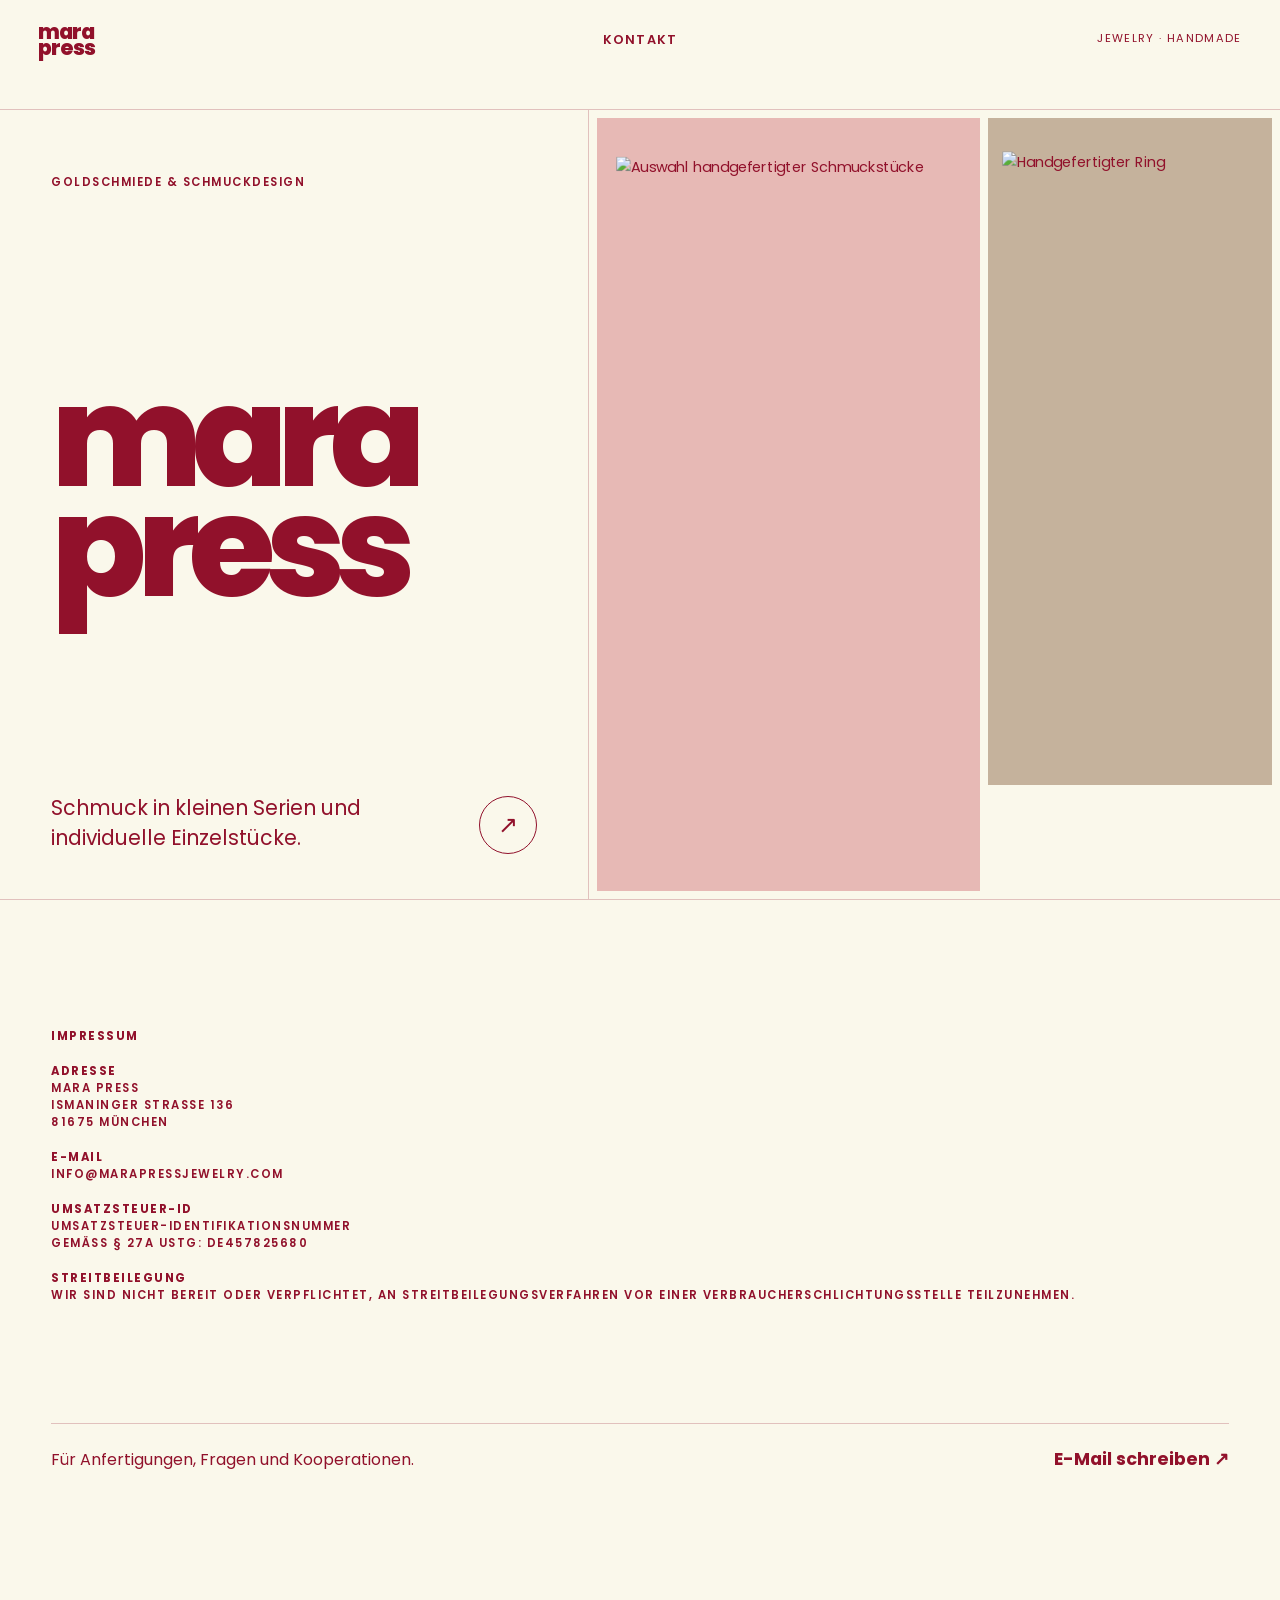
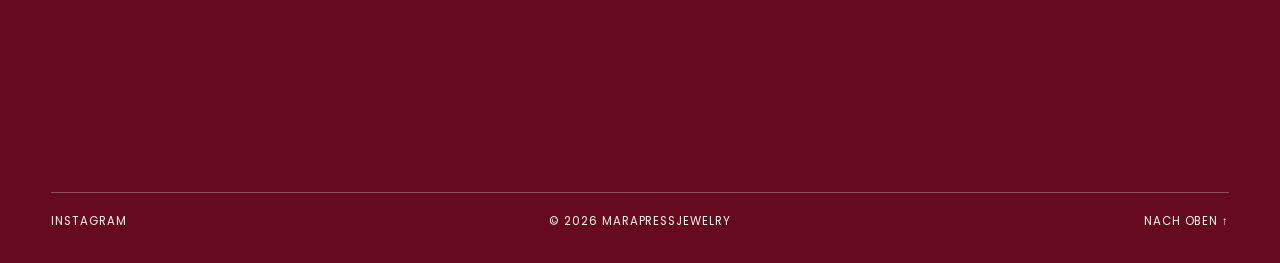
==== index.html @ a6f81121 "Add files via upload" ====
<!doctype html>
<html lang="de">
  <head>
    <meta charset="UTF-8" />
    <meta name="viewport" content="width=device-width, initial-scale=1.0" />
    <meta
      name="description"
      content="marapressjewelry – Goldschmiede und Schmuckdesign"
    />
    <title>marapressjewelry</title>

    <link rel="preconnect" href="https://fonts.googleapis.com" />
    <link rel="preconnect" href="https://fonts.gstatic.com" crossorigin />

    <link
      href="https://fonts.googleapis.com/css2?family=Poppins:wght@400;500;600;700;800&display=swap"
      rel="stylesheet"
    />

    <link rel="stylesheet" href="style.css" />
    <script src="script.js" defer></script>
  </head>

  <body>
    <header class="header">
      <a class="logo small" href="#top">
        <span>mara</span>
        <span>press</span>
      </a>

      <nav>
        <a href="#kontakt">Kontakt</a>
      </nav>

      <span class="header-note">Jewelry · handmade</span>
    </header>

    <main>
      <section class="hero" id="top">
        <div class="hero-copy">
          <p class="label">Goldschmiede &amp; Schmuckdesign</p>

          <h1 class="logo">
            <span>mara</span>
            <span>press</span>
          </h1>

          <div class="hero-bottom">
            <p>
              Schmuck in kleinen Serien und individuelle Einzelstücke.
            </p>

            <a
              class="round-link"
              href="#kontakt"
              aria-label="Zum Kontakt"
            >
              ↗
            </a>
          </div>
        </div>

        <div class="hero-images">
          <div class="image-slot large">
            <img
              src="assets/alles.png"
              alt="Auswahl handgefertigter Schmuckstücke"
            >
          </div>

          <div class="image-slot detail">
            <img
              src="assets/ring.jpeg"
              alt="Handgefertigter Ring"
            >
          </div>

          <p class="claim">
             <br>
             <br>
             
          </p>
        </div>
      </section>

      <section class="contact section" id="kontakt">
        <p class="label">
          <strong>Impressum</strong><br>
           <br>
         <strong> Adresse</strong><br>
          Mara Preß<br>
          Ismaninger Straße 136 <br>
          81675 München <br>
           <br>
          <strong>E-Mail</strong><br>
          <a href="mailto:info@marapressjewelry.com">
            info@marapressjewelry.com
          </a><br>

          <br>
          <strong>Umsatzsteuer-ID</strong><br>
          Umsatzsteuer-Identifikationsnummer <br>
          gemäß § 27a UStG: DE457825680 <br>
          <br>
          <strong>Streitbeilegung</strong><br>
          Wir sind nicht bereit oder verpflichtet, an Streitbeilegungsverfahren vor einer Verbraucherschlichtungsstelle teilzunehmen.
        </p>
        <div class="contact-row">
          <p>Für Anfertigungen, Fragen und Kooperationen.</p>

          <a href="mailto:info@marapressjewelry.com">
            E-Mail schreiben ↗
          </a>
        </div>


        
      </section>
    </main>

    <footer>
      <div class="footer-row">
        <a
          href="https://www.instagram.com/marapressjewelry/"
          target="_blank"
          rel="noopener noreferrer"
        >
          Instagram
        </a>

        <span>
          © <span id="year"></span> marapressjewelry
        </span>

        <a href="#top">Nach oben ↑</a>
      </div>
    </footer>
  </body>
</html>
---- style.css ----
:root {
  --red: rgb(145, 17, 43);
  --dark-red: rgb(101, 11, 29);
  --cream: rgb(250, 248, 235);
  --rose: rgb(231, 185, 181);
  --taupe: rgb(197, 178, 156);
  --line: rgba(145, 17, 43, 0.24);
}

* { box-sizing: border-box; }
html { scroll-behavior: smooth; }
body { margin: 0; background: var(--cream); color: var(--red); font: 16px/1.5 "Poppins", Arial, sans-serif; }
a { color: inherit; text-decoration: none; }

.header {
  display: grid; grid-template-columns: 1fr auto 1fr; align-items: start;
  min-height: 110px; padding: 24px clamp(20px, 3vw, 48px); border-bottom: 1px solid var(--line);
}
.header nav { display: flex; gap: clamp(18px, 3vw, 48px); padding-top: 6px; font-size: .8rem; font-weight: 600; text-transform: uppercase; letter-spacing: .08em; }
.header-note { justify-self: end; padding-top: 6px; font-size: .7rem; text-transform: uppercase; letter-spacing: .12em; }
.header a:hover, footer a:hover { opacity: .55; }

.logo { display: flex; flex-direction: column; width: fit-content; font-size: clamp(5.4rem, 11vw, 11.5rem); font-weight: 800; line-height: .78; letter-spacing: -.075em; }
.logo.small { font-size: 1.3rem; letter-spacing: -.055em; }
.label { margin: 0; font-size: .72rem; font-weight: 600; text-transform: uppercase; letter-spacing: .13em; }

.hero { display: grid; grid-template-columns: .92fr 1.08fr; min-height: calc(100vh - 110px); border-bottom: 1px solid var(--line); }
.hero-copy { display: flex; flex-direction: column; justify-content: space-between; min-height: 680px; padding: clamp(30px, 5vw, 76px) clamp(20px, 4vw, 62px) 45px; border-right: 1px solid var(--line); }
.hero-bottom { display: flex; align-items: end; justify-content: space-between; gap: 30px; }
.hero-bottom p { max-width: 420px; margin: 0; font-size: clamp(1rem, 1.6vw, 1.4rem); }
.round-link { display: grid; flex: 0 0 58px; width: 58px; height: 58px; place-items: center; border: 1px solid; border-radius: 50%; font-size: 1.5rem; }
.round-link:hover { background: var(--red); color: var(--cream); }

.hero-images { display: grid; grid-template-columns: 1.15fr .85fr; grid-template-rows: 1fr auto; gap: 8px; padding: 8px; }
.image-slot { position: relative; min-height: 300px; background: #d8beb4; }

.image-slot {
  position: relative;
  min-height: 300px;
  overflow: hidden;
}

.image-slot img {
  position: absolute;
  inset: 0;
  width: 100%;
  height: 100%;
  object-fit: contain;
  transform: scale(0.9);
}
.image-slot span { position: absolute; right: 16px; bottom: 14px; font-size: .68rem; font-weight: 600; text-transform: uppercase; letter-spacing: .1em; }
.image-slot.large { grid-row: span 2; min-height: 680px; background: var(--rose); }
.image-slot.detail { min-height: 450px; background: var(--taupe); }
.claim { align-self: end; margin: 0; padding: 20px 12px 14px; font-size: clamp(1.4rem, 2.4vw, 2.3rem); font-weight: 700; line-height: 1.05; letter-spacing: -.045em; }

.section { padding: clamp(74px, 10vw, 160px) clamp(20px, 4vw, 64px); }
h2 { margin: 0; font-size: clamp(3rem, 6.8vw, 7.5rem); font-weight: 700; line-height: .92; letter-spacing: -.065em; }
.intro { display: grid; grid-template-columns: 1fr 2.3fr 1.15fr; gap: 36px; border-bottom: 1px solid var(--line); }
.body-copy { align-self: end; }
.body-copy p { margin: 0; font-size: 1.05rem; }
.body-copy small { display: block; margin-top: 34px; opacity: .6; font-size: .7rem; text-transform: uppercase; letter-spacing: .08em; }

.section-title { display: flex; align-items: end; justify-content: space-between; gap: 30px; margin-bottom: 48px; }
.section-title .label { margin-bottom: 18px; }
.section-title > p { font-size: .75rem; text-transform: uppercase; letter-spacing: .1em; }
.collection-grid { display: grid; grid-template-columns: 1.12fr .88fr; gap: clamp(18px, 3vw, 48px); align-items: start; }
.tall { grid-row: span 2; }
.tall .image-slot { min-height: min(72vw, 860px); }
.wide .image-slot { min-height: min(38vw, 420px); background: #bab8a6; }
.small-card { width: 72%; margin-left: auto; }
.small-card .image-slot { min-height: min(31vw, 360px); background: #c6a590; }
.meta { display: flex; justify-content: space-between; padding-top: 12px; border-top: 1px solid var(--line); }
.meta span { font-size: .72rem; }
.meta h3 { margin: 0; font-size: .9rem; text-transform: uppercase; letter-spacing: .08em; }

.atelier { display: grid; grid-template-columns: 1fr 1fr; min-height: 760px; background: var(--red); color: var(--cream); }
.atelier-copy { display: flex; flex-direction: column; justify-content: space-between; padding: clamp(48px, 7vw, 108px) clamp(20px, 4vw, 64px); }
.atelier-copy > p:last-child { max-width: 470px; margin: 40px 0 0; }
.atelier-image { min-height: 760px; background: #5d4b47; }

.contact { min-height: 700px; display: flex; flex-direction: column; justify-content: space-between; }
.contact h2 { margin-top: 60px; font-size: clamp(4.6rem, 10.6vw, 12rem); }
.contact-row { display: flex; align-items: end; justify-content: space-between; gap: 30px; margin-top: 80px; padding-top: 22px; border-top: 1px solid var(--line); }
.contact-row p { margin: 0; }
.contact-row a { font-size: 1.1rem; font-weight: 700; }

footer { padding: clamp(58px, 8vw, 110px) clamp(20px, 4vw, 64px) 32px; background: var(--dark-red); color: var(--cream); }
.footer-logo { font-size: clamp(5.6rem, 15vw, 16rem); }
.footer-row { display: grid; grid-template-columns: 1fr auto 1fr; gap: 24px; margin-top: 90px; padding-top: 20px; border-top: 1px solid rgba(250,248,235,.28); font-size: .72rem; text-transform: uppercase; letter-spacing: .08em; }
.footer-row a:last-child { justify-self: end; }

@media (max-width: 850px) {
  .header { grid-template-columns: 1fr auto; min-height: 90px; }
  .header-note { display: none; }
  .hero, .intro, .atelier { grid-template-columns: 1fr; }
  .hero-copy { min-height: 560px; border-right: 0; border-bottom: 1px solid var(--line); }
  .intro .body-copy { max-width: 560px; margin-left: auto; }
  .atelier-copy { min-height: 620px; }
}

@media (max-width: 600px) {
  .header { min-height: 78px; padding: 20px; }
  .header nav { gap: 16px; font-size: .65rem; }
  .header nav a:nth-child(2) { display: none; }
  .logo.small { font-size: 1.15rem; }
  .hero-copy { min-height: 510px; padding: 28px 20px; }
  .logo { font-size: clamp(5.2rem, 28vw, 8.5rem); }
  .hero-images { grid-template-columns: 1fr .72fr; min-height: 500px; }
  .image-slot.large { min-height: 500px; }
  .image-slot.detail { min-height: 320px; }
  .claim { font-size: 1.1rem; padding: 10px 6px; }
  .section { padding: 74px 20px; }
  h2 { font-size: clamp(2.8rem, 14vw, 4.7rem); }
  .section-title, .contact-row { align-items: start; flex-direction: column; }
  .collection-grid { grid-template-columns: 1fr; gap: 48px; }
  .tall .image-slot, .wide .image-slot, .small-card .image-slot { min-height: 118vw; }
  .small-card { width: 78%; }
  .atelier-image { min-height: 500px; }
  .contact { min-height: 580px; }
  .contact h2 { font-size: clamp(4rem, 20vw, 7rem); }
  .footer-row { grid-template-columns: 1fr auto; row-gap: 16px; margin-top: 60px; }
  .footer-row > span { grid-column: 1 / -1; grid-row: 2; }
}
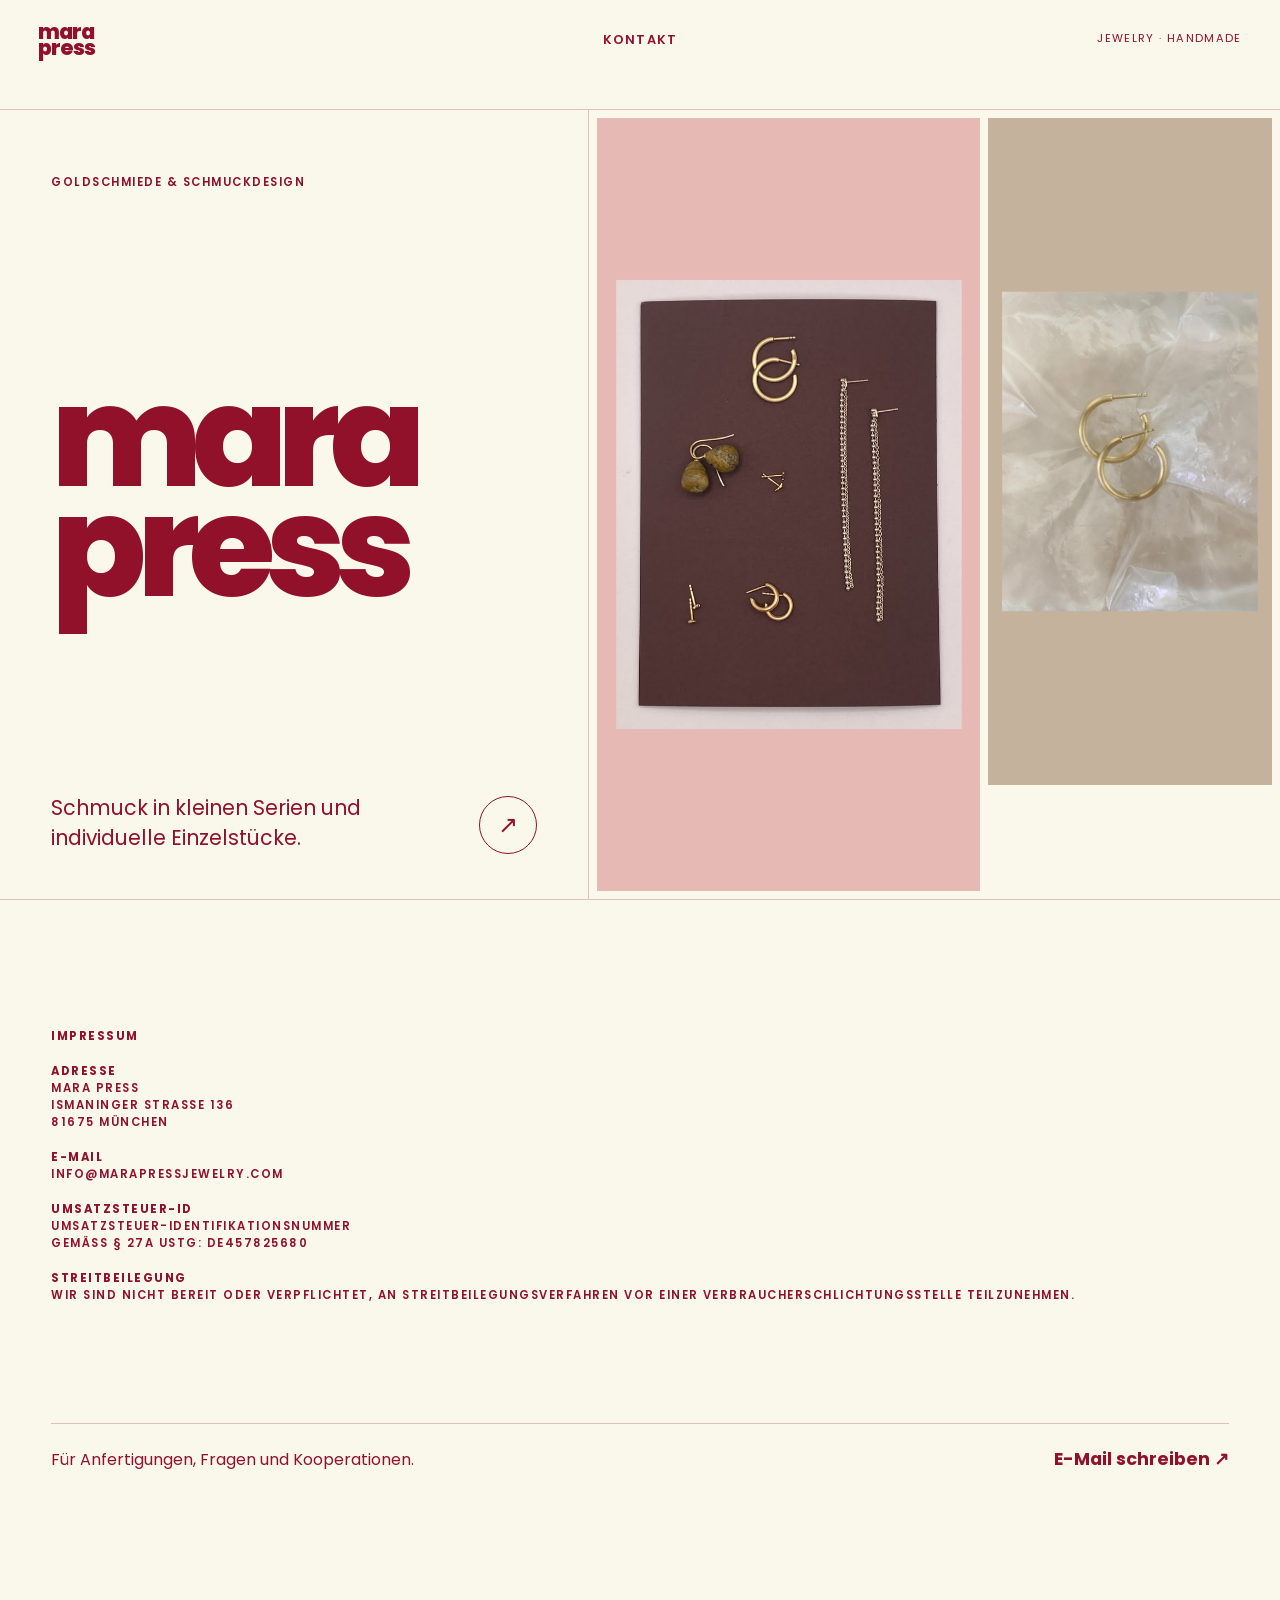
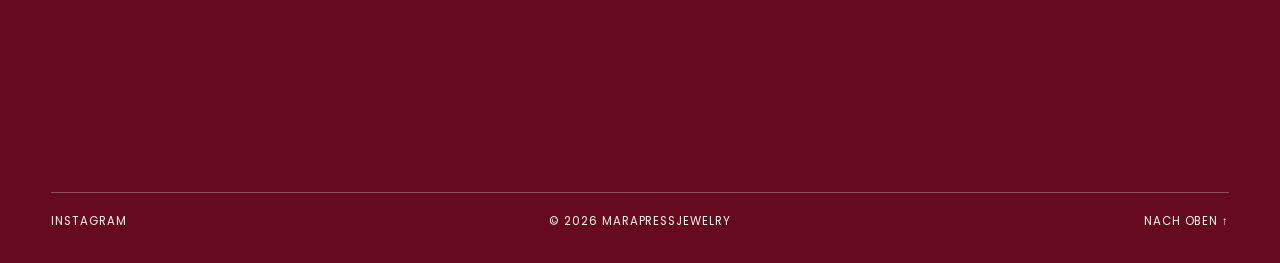
==== commit ce73882b: "Update image source paths in index.html" ====
--- a/index.html
+++ b/index.html
@@ -63,14 +63,14 @@
         <div class="hero-images">
           <div class="image-slot large">
             <img
-              src="assets/alles.png"
+              src="alles.png"
               alt="Auswahl handgefertigter Schmuckstücke"
             >
           </div>
 
           <div class="image-slot detail">
             <img
-              src="assets/ring.jpeg"
+              src="ring.jpeg"
               alt="Handgefertigter Ring"
             >
           </div>
@@ -136,4 +136,4 @@
       </div>
     </footer>
   </body>
-</html>+</html>
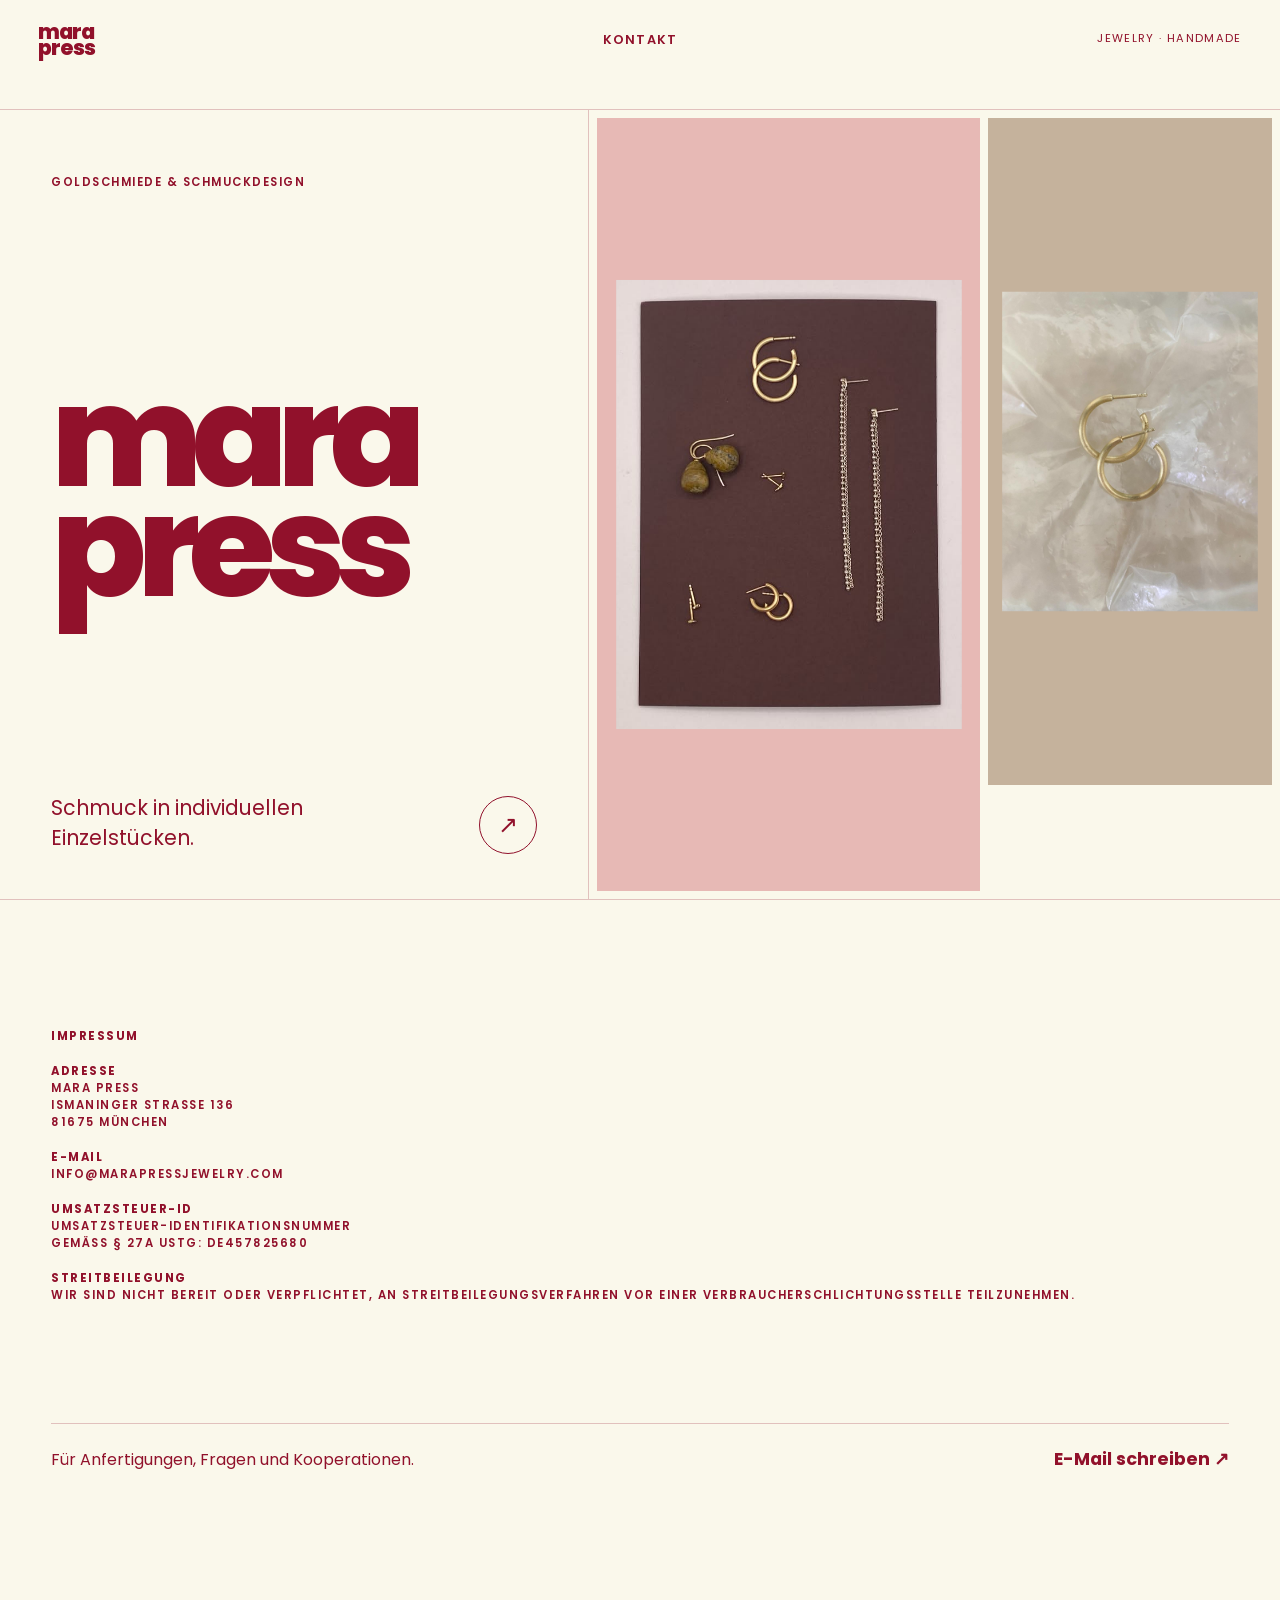
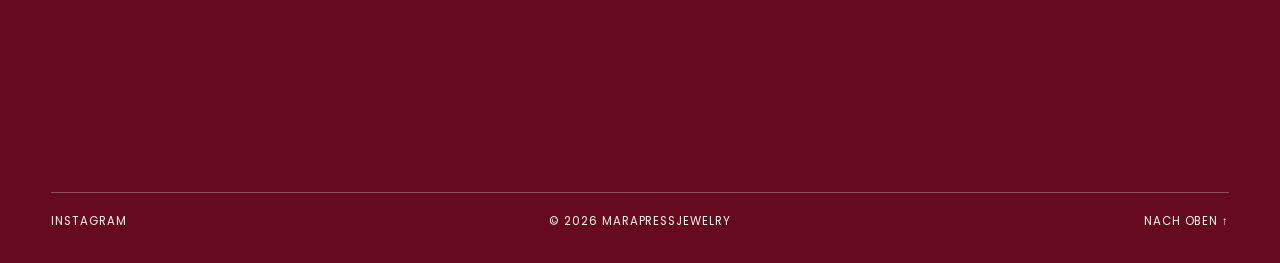
==== commit fe97540b: "Update text in index.html for clarity" ====
--- a/index.html
+++ b/index.html
@@ -47,7 +47,7 @@
 
           <div class="hero-bottom">
             <p>
-              Schmuck in kleinen Serien und individuelle Einzelstücke.
+              Schmuck in individuellen Einzelstücken.
             </p>
 
             <a
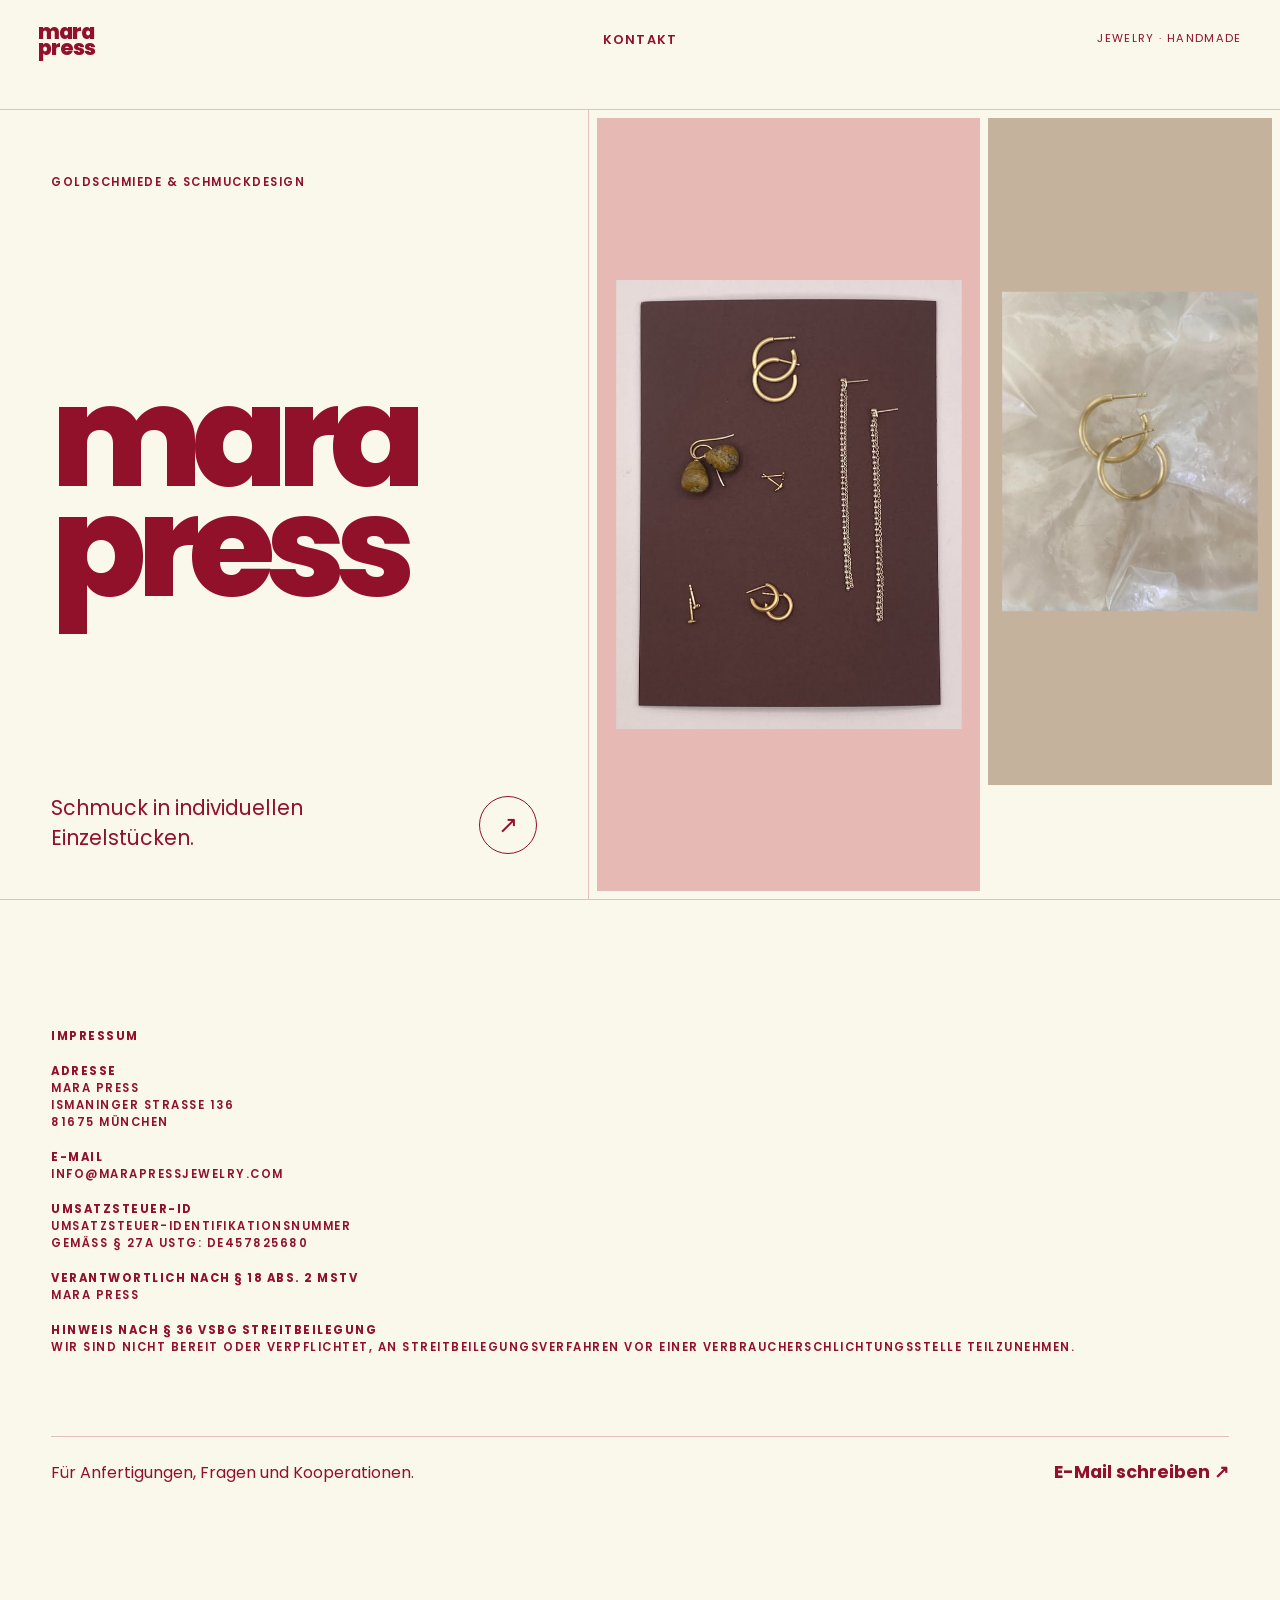
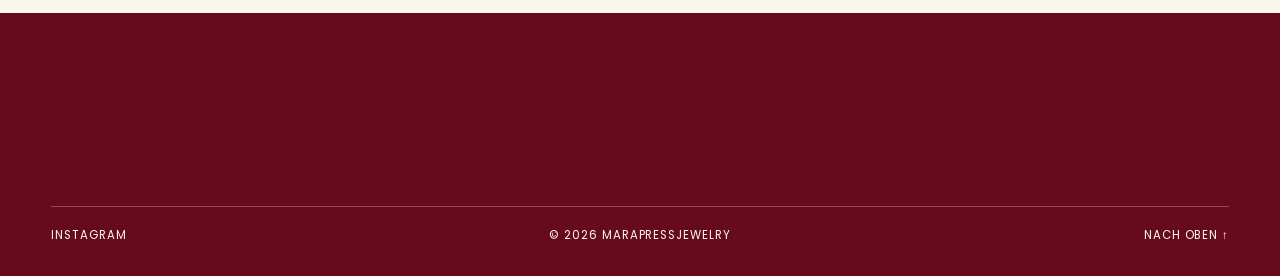
==== commit f3342c49: "Add responsible party and dispute resolution notice" ====
--- a/index.html
+++ b/index.html
@@ -102,7 +102,12 @@
           Umsatzsteuer-Identifikationsnummer <br>
           gemäß § 27a UStG: DE457825680 <br>
           <br>
-          <strong>Streitbeilegung</strong><br>
+
+         <strong> Verantwortlich nach § 18 Abs. 2 MStV</strong><br>
+          Mara Press<br>
+          <br>
+          
+          <strong>Hinweis nach § 36 VSBG Streitbeilegung</strong><br>
           Wir sind nicht bereit oder verpflichtet, an Streitbeilegungsverfahren vor einer Verbraucherschlichtungsstelle teilzunehmen.
         </p>
         <div class="contact-row">
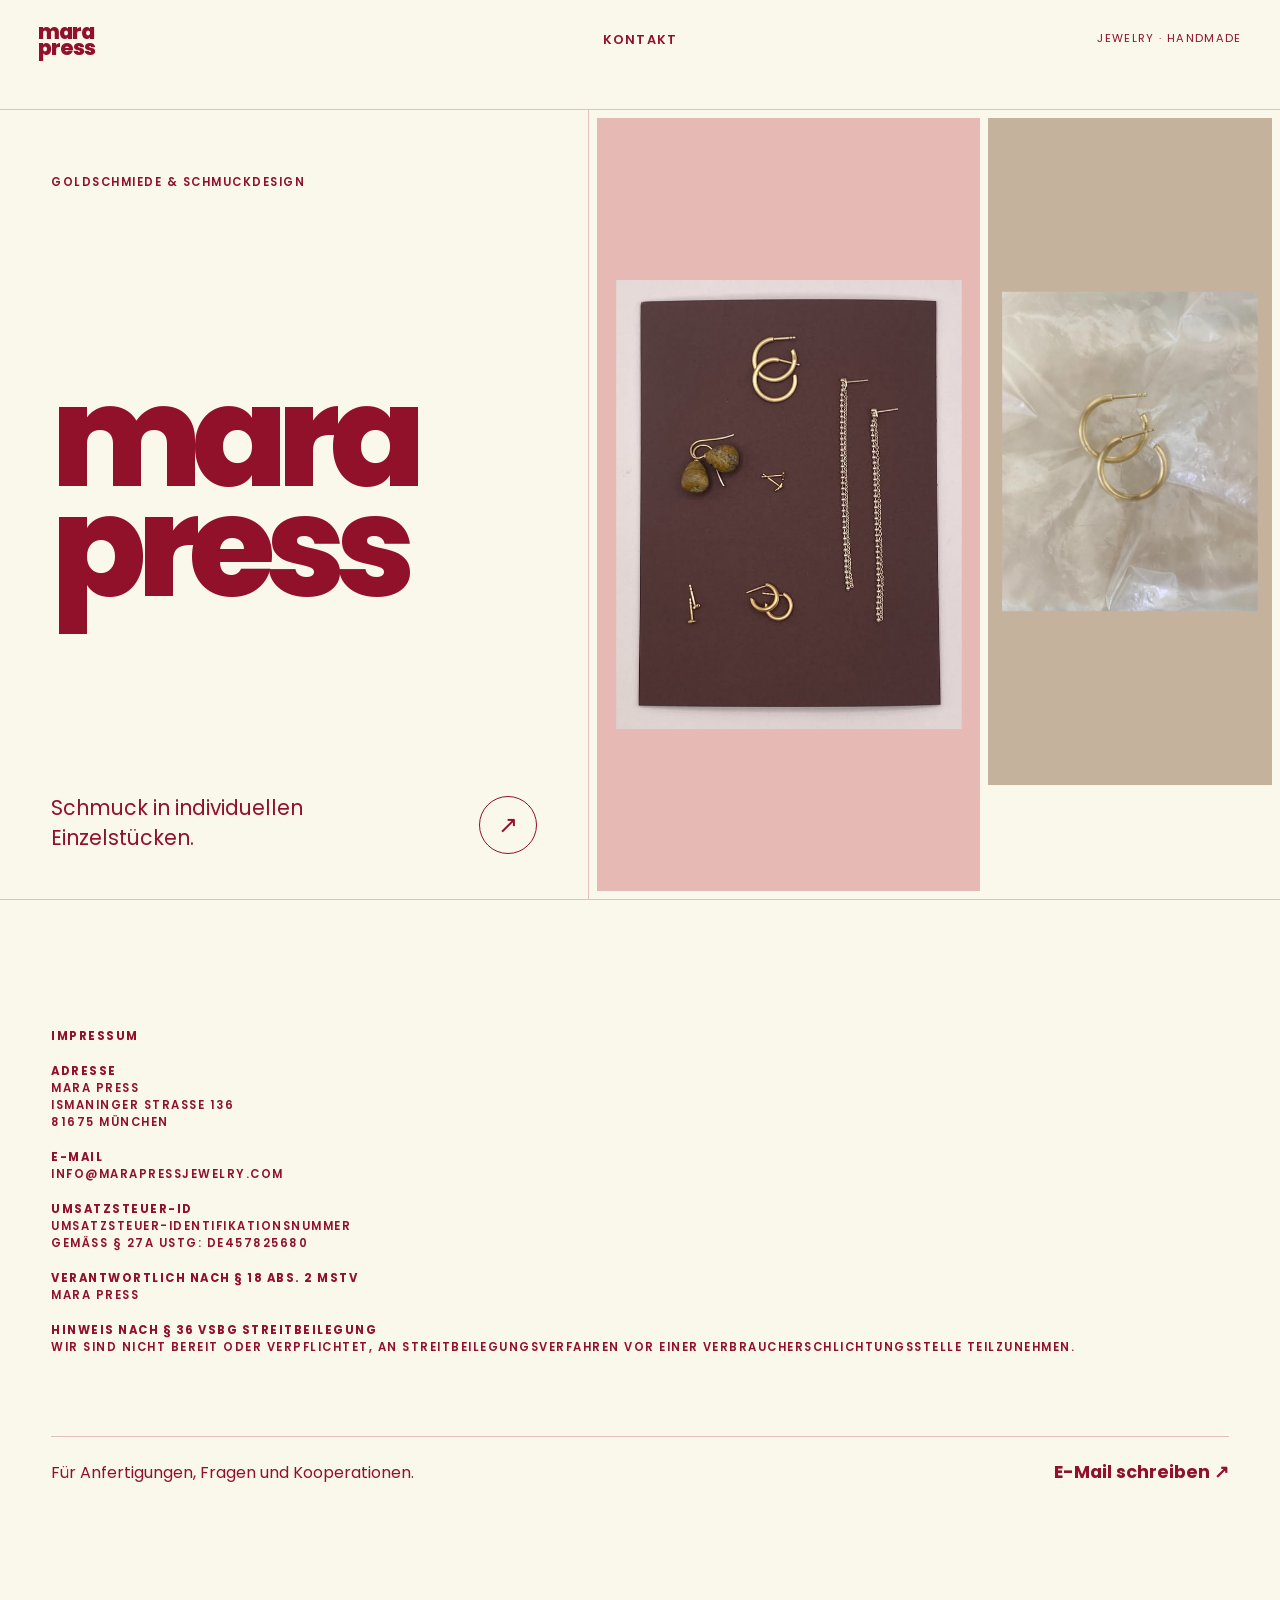
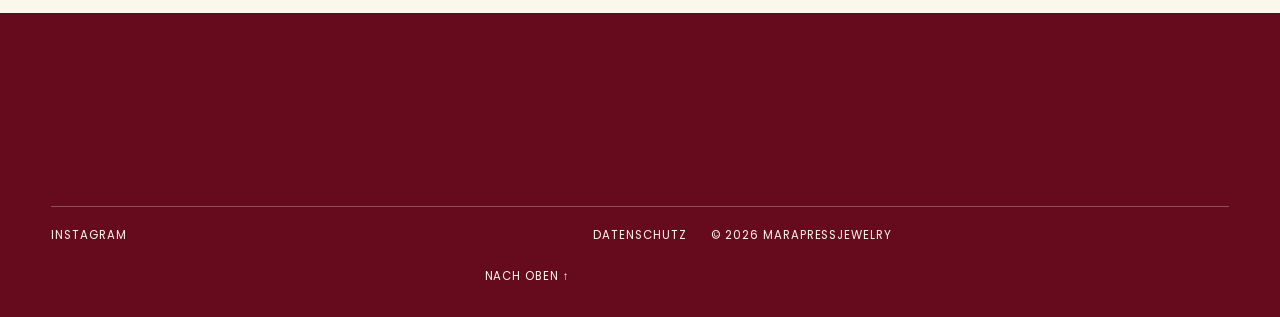
==== commit 8bbe92af: "Add Datenschutz link to footer in index.html" ====
--- a/index.html
+++ b/index.html
@@ -125,6 +125,7 @@
 
     <footer>
       <div class="footer-row">
+    
         <a
           href="https://www.instagram.com/marapressjewelry/"
           target="_blank"
@@ -132,12 +133,17 @@
         >
           Instagram
         </a>
-
+    
+        <a href="datenschutz.html">
+          Datenschutz
+        </a>
+    
         <span>
           © <span id="year"></span> marapressjewelry
         </span>
-
+    
         <a href="#top">Nach oben ↑</a>
+    
       </div>
     </footer>
   </body>
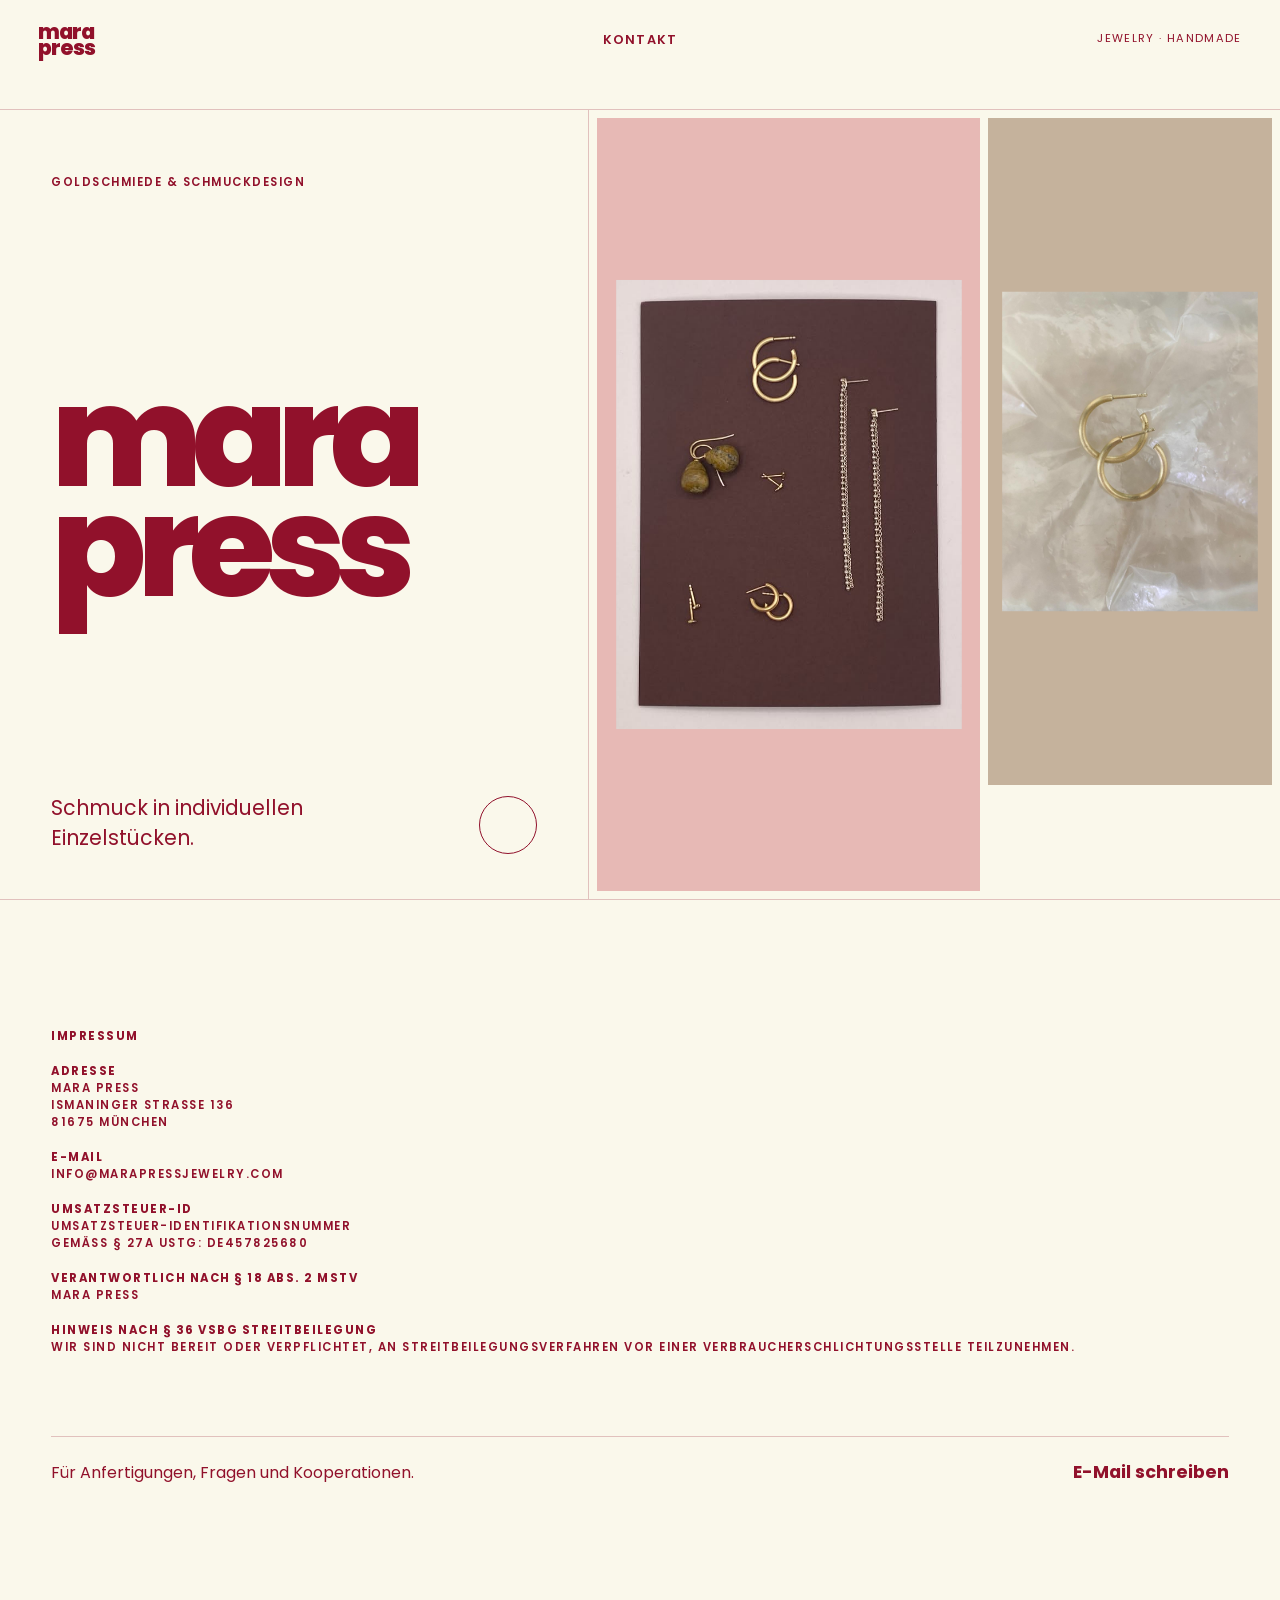
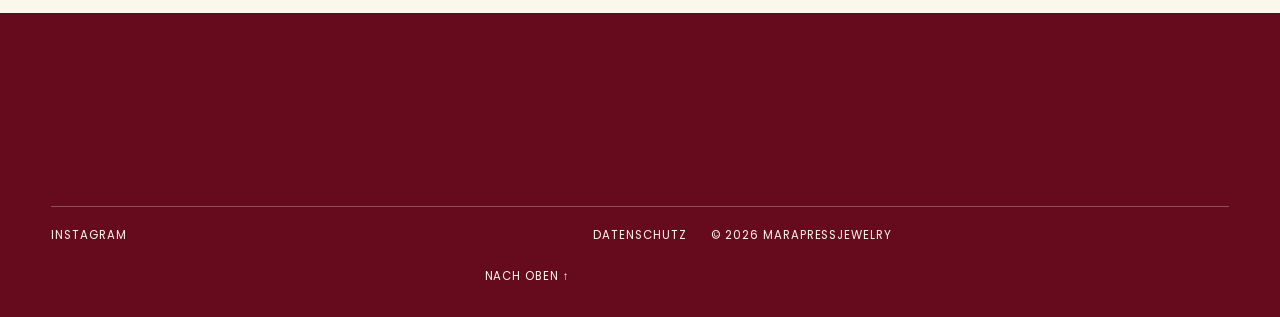
==== commit 26fee1be: "Remove arrow symbols from links in index.html" ====
--- a/index.html
+++ b/index.html
@@ -55,7 +55,7 @@
               href="#kontakt"
               aria-label="Zum Kontakt"
             >
-              ↗
+          
             </a>
           </div>
         </div>
@@ -114,7 +114,7 @@
           <p>Für Anfertigungen, Fragen und Kooperationen.</p>
 
           <a href="mailto:info@marapressjewelry.com">
-            E-Mail schreiben ↗
+            E-Mail schreiben
           </a>
         </div>
 
